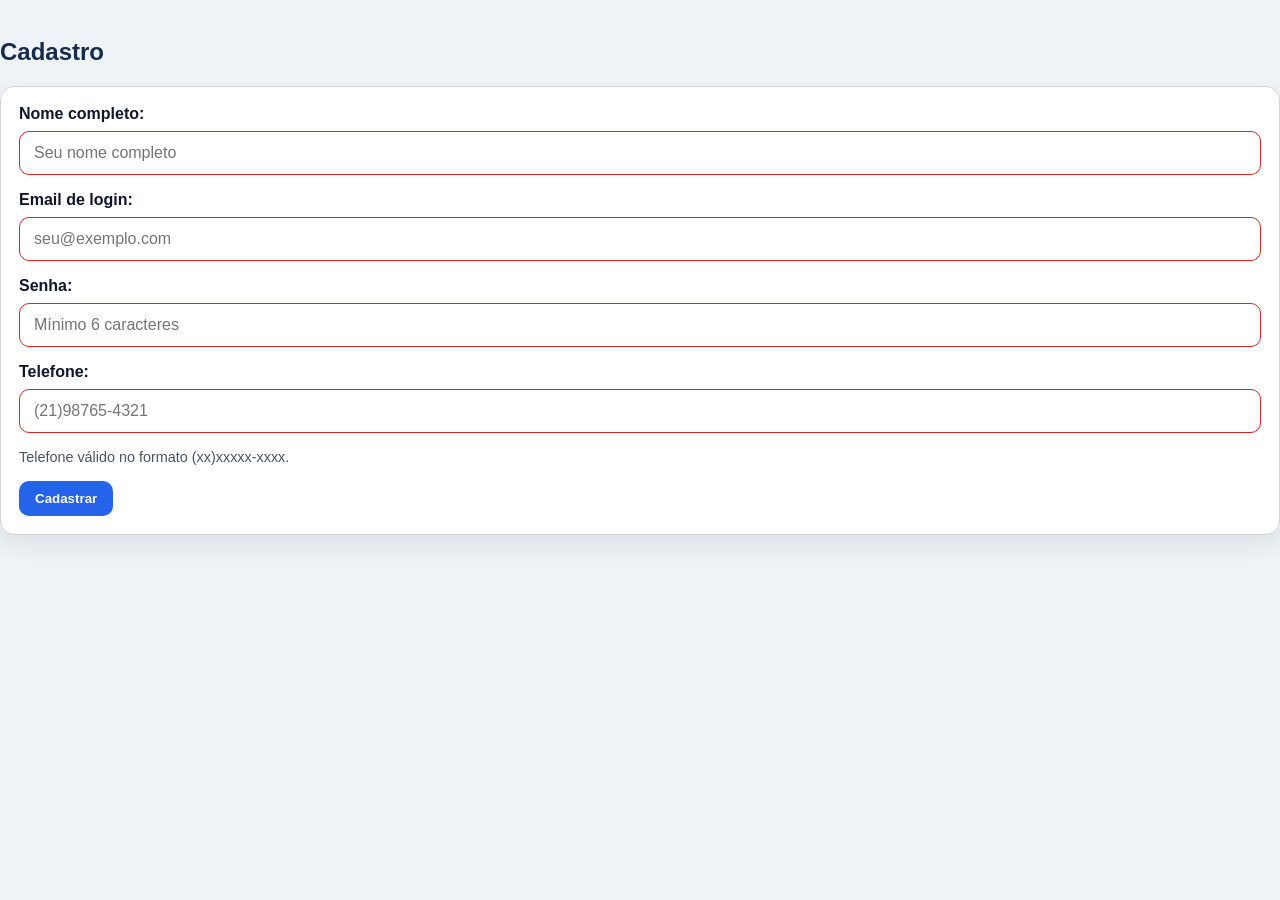
==== main/webapp/cadastro.html @ 521104cb "first commit" ====
<!DOCTYPE html>
<html lang="pt-BR">
<head>
    <meta charset="UTF-8">
    <title>Cadastro</title>
    <link rel="stylesheet" href="styles.css">
</head>
<body>
    <painel>
        <h2>Cadastro</h2>
        <form method="post" action="CadastrarServlet" class="form-card">
            <div class="form-group">
                <label>Nome completo:<br>
                    <input type="text" name="nome" required autocomplete="name" placeholder="Seu nome completo">
                </label>
            </div>
            <div class="form-group">
                <label>Email de login:<br>
                    <input type="email" name="login" required autocomplete="username" placeholder="seu@exemplo.com">
                </label>
            </div>
            <div class="form-group">
                <label>Senha:<br>
                    <input type="password" name="senha" required autocomplete="new-password" minlength="6" placeholder="Mínimo 6 caracteres">
                </label>
            </div>
            <div class="form-group">
                <label>Telefone:<br>
                    <input type="tel" name="telefone" required autocomplete="tel" pattern="\(?\d{2}\)?\s?\d{4,5}-?\d{4}" placeholder="(21)98765-4321">
                </label>
            </div>
            <div class="form-note">Telefone válido no formato (xx)xxxxx-xxxx.</div>
            <button class="botao" type="submit">Cadastrar</button>
        </form>
    </painel>
</body>
</html>
---- main/webapp/styles.css ----
body {
    margin: 0;
    font-family: Arial, sans-serif;
    background: #eef3f7;
    color: #172b4d;
}

cabecalho {
    display: flex;
    align-items: center;
    justify-content: space-between;
    background: linear-gradient(90deg, #3b82f6, #0f172a);
    color: white;
    padding: 10px 24px;
    box-sizing: border-box;
}

cabecalho .logo {
    height: 50px;
    border-radius: 8px;
}

cabecalho nav a {
    color: white;
    margin-left: 18px;
    text-decoration: none;
    font-weight: bold;
}

frame-row {
    display: flex;
    height: calc(100vh - 80px);
}

.frame-top {
    width: 100%;
    height: 80px;
    border: none;
}

.frame-row {
    display: flex;
    height: calc(100vh - 80px);
}

.frame-left {
    flex: 0 0 280px;
    border-right: 2px solid #cbd5e1;
}

.frame-right {
    flex: 1;
}

painel {
    padding: 18px;
}

departamento {
    display: block;
    margin-bottom: 14px;
    background: #ffffff;
    border-radius: 12px;
    padding: 14px;
    box-shadow: 0 2px 8px rgba(15, 23, 42, 0.08);
}

departamento a {
    color: #1d4ed8;
    font-weight: 700;
    text-decoration: none;
}

produto {
    display: block;
    border-bottom: 1px solid #e2e8f0;
    padding: 18px 0;
}

.produto-imagem {
    width: 80px;
    height: 80px;
    object-fit: cover;
    border-radius: 12px;
    border: 1px solid #cbd5e1;
}

.botao {
    display: inline-block;
    background: #2563eb;
    color: white;
    padding: 10px 16px;
    border-radius: 10px;
    border: none;
    text-decoration: none;
    font-weight: bold;
    cursor: pointer;
}

.botao:hover {
    background: #1d4ed8;
}

table {
    width: 100%;
    border-collapse: collapse;
    margin-top: 12px;
}

thead th {
    text-align: left;
    padding: 14px 10px;
    background: #0f172a;
    color: white;
    font-weight: 600;
}

tbody td {
    padding: 14px 10px;
    border-bottom: 1px solid #cbd5e1;
    vertical-align: middle;
}

input[type="number"] {
    width: 70px;
    padding: 8px;
    border: 1px solid #cbd5e1;
    border-radius: 8px;
}

form {
    margin: 0;
}

.form-card {
    background: #ffffff;
    padding: 18px;
    border-radius: 14px;
    border: 1px solid #d1d5db;
    box-shadow: 0 10px 24px rgba(15, 23, 42, 0.08);
}

.form-group {
    margin-bottom: 16px;
}

.form-group label {
    font-weight: 600;
    color: #0f172a;
}

input[type="email"],
input[type="tel"],
input[type="password"],
input[type="text"],
input[type="number"] {
    width: 100%;
    max-width: 100%;
    padding: 12px 14px;
    border: 1px solid #cbd5e1;
    border-radius: 10px;
    font-size: 1rem;
    margin-top: 8px;
    box-sizing: border-box;
}

input:invalid {
    border-color: #dc2626;
}

input:focus {
    outline: none;
    border-color: #2563eb;
    box-shadow: 0 0 0 3px rgba(37, 99, 235, 0.18);
}

.form-note {
    font-size: 0.9rem;
    color: #475569;
    margin-bottom: 16px;
}

.usuario {
    display: block;
    margin-bottom: 14px;
    font-size: 0.95rem;
    color: #334155;
}

.mensagem {
    margin: 16px 0;
    padding: 12px 16px;
    border-radius: 12px;
    background: #f8fafc;
    border: 1px solid #cbd5e1;
}

.lista-itens {
    list-style: none;
    padding: 0;
}

.lista-itens li {
    background: white;
    margin-bottom: 12px;
    border-radius: 12px;
    padding: 14px;
    box-shadow: 0 1px 6px rgba(15, 23, 42, 0.08);
}

.footer-total {
    text-align: right;
    margin-top: 18px;
    font-size: 1.05rem;
    font-weight: bold;
}
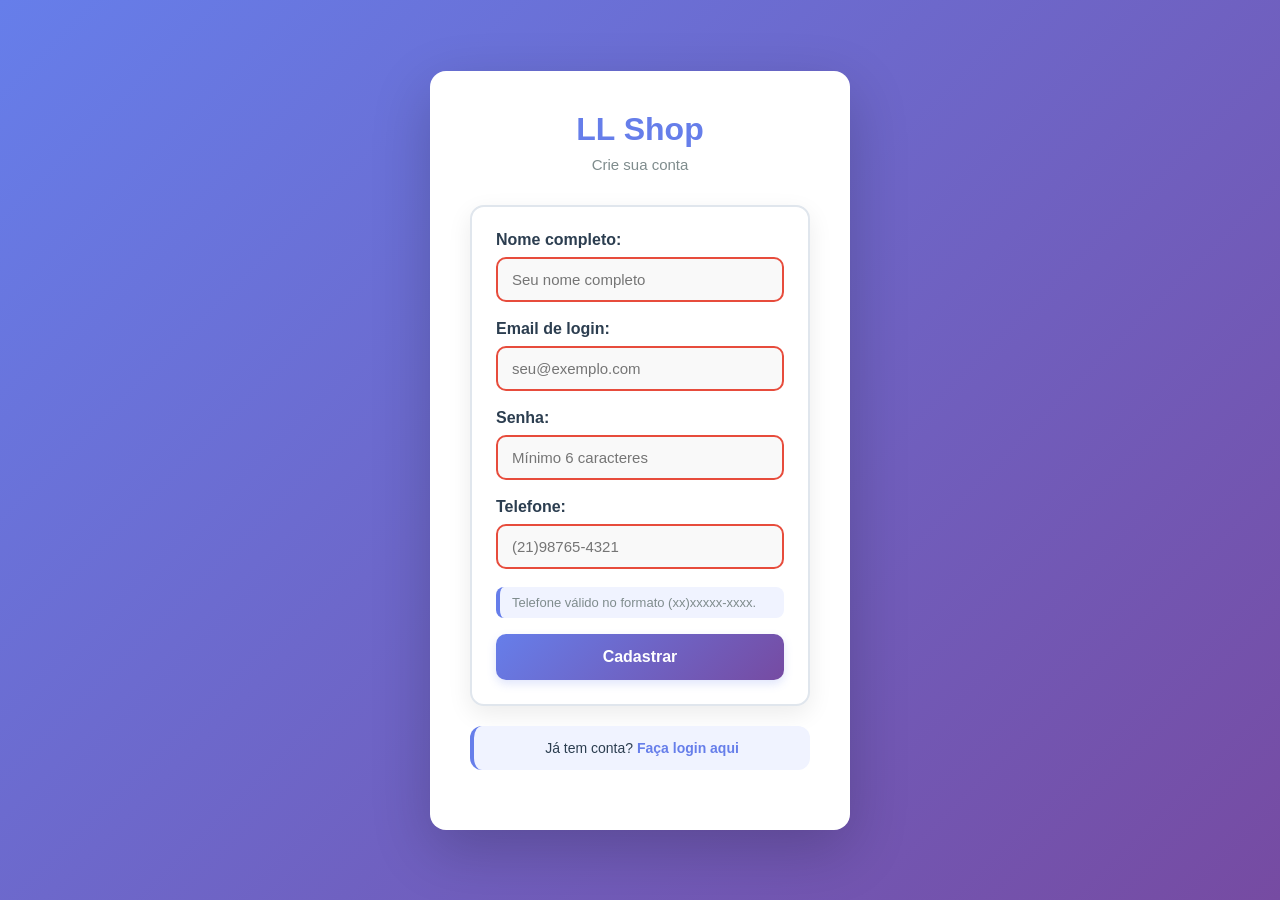
==== commit df2106c7: "correção login" ====
--- a/main/webapp/cadastro.html
+++ b/main/webapp/cadastro.html
@@ -6,32 +6,36 @@
     <link rel="stylesheet" href="styles.css">
 </head>
 <body>
-    <painel>
-        <h2>Cadastro</h2>
-        <form method="post" action="CadastrarServlet" class="form-card">
-            <div class="form-group">
-                <label>Nome completo:<br>
+    <div class="login-container">
+        <div class="login-card">
+            <div class="login-header">
+                <h1>LL Shop</h1>
+                <p>Crie sua conta</p>
+            </div>
+            <form method="post" action="CadastrarServlet" class="form-card">
+                <div class="form-group">
+                    <label>Nome completo:</label>
                     <input type="text" name="nome" required autocomplete="name" placeholder="Seu nome completo">
-                </label>
-            </div>
-            <div class="form-group">
-                <label>Email de login:<br>
+                </div>
+                <div class="form-group">
+                    <label>Email de login:</label>
                     <input type="email" name="login" required autocomplete="username" placeholder="seu@exemplo.com">
-                </label>
-            </div>
-            <div class="form-group">
-                <label>Senha:<br>
+                </div>
+                <div class="form-group">
+                    <label>Senha:</label>
                     <input type="password" name="senha" required autocomplete="new-password" minlength="6" placeholder="Mínimo 6 caracteres">
-                </label>
-            </div>
-            <div class="form-group">
-                <label>Telefone:<br>
+                </div>
+                <div class="form-group">
+                    <label>Telefone:</label>
                     <input type="tel" name="telefone" required autocomplete="tel" pattern="\(?\d{2}\)?\s?\d{4,5}-?\d{4}" placeholder="(21)98765-4321">
-                </label>
-            </div>
-            <div class="form-note">Telefone válido no formato (xx)xxxxx-xxxx.</div>
-            <button class="botao" type="submit">Cadastrar</button>
-        </form>
-    </painel>
+                </div>
+                <div class="form-note">Telefone válido no formato (xx)xxxxx-xxxx.</div>
+                <button class="botao botao-large" type="submit">Cadastrar</button>
+            </form>
+            <mensagem>
+                <p>Já tem conta? <a href="LoginServlet" target="_parent">Faça login aqui</a></p>
+            </mensagem>
+        </div>
+    </div>
 </body>
 </html>
--- a/main/webapp/styles.css
+++ b/main/webapp/styles.css
@@ -1,41 +1,138 @@
+/* ======================
+   GLOBAL STYLES
+   ====================== */
+* {
+    margin: 0;
+    padding: 0;
+    box-sizing: border-box;
+}
+
 body {
-    margin: 0;
-    font-family: Arial, sans-serif;
-    background: #eef3f7;
-    color: #172b4d;
-}
-
+    font-family: 'Segoe UI', Tahoma, Geneva, Verdana, sans-serif;
+    background: linear-gradient(135deg, #f5f7fa 0%, #c3cfe2 100%);
+    color: #2c3e50;
+    min-height: 100vh;
+}
+
+/* ======================
+   HEADER / NAVBAR
+   ====================== */
 cabecalho {
     display: flex;
     align-items: center;
     justify-content: space-between;
-    background: linear-gradient(90deg, #3b82f6, #0f172a);
-    color: white;
-    padding: 10px 24px;
+    background: linear-gradient(135deg, #667eea 0%, #764ba2 100%);
+    color: white;
+    padding: 12px 28px;
     box-sizing: border-box;
-}
-
-cabecalho .logo {
+    box-shadow: 0 4px 15px rgba(102, 126, 234, 0.3);
+    position: sticky;
+    top: 0;
+    z-index: 100;
+    height: 80px;
+}
+
+.navbar-left {
+    display: flex;
+    align-items: center;
+    gap: 16px;
+}
+
+.btn-home {
+    background: rgba(255, 255, 255, 0.2);
+    color: white;
+    border: 2px solid white;
+    border-radius: 50%;
+    width: 44px;
+    height: 44px;
+    cursor: pointer;
+    font-size: 20px;
+    transition: all 0.3s ease;
+    display: flex;
+    align-items: center;
+    justify-content: center;
+}
+
+.btn-home:hover {
+    background: rgba(255, 255, 255, 0.3);
+    transform: scale(1.1);
+}
+
+.navbar-brand {
+    font-size: 28px;
+    font-weight: 800;
+    color: white;
+    cursor: pointer;
+    letter-spacing: 0.5px;
+    text-shadow: 2px 2px 4px rgba(0, 0, 0, 0.2);
+}
+
+.navbar-center {
+    flex: 1;
+    display: flex;
+    justify-content: center;
+    align-items: center;
+}
+
+.navbar-logo {
     height: 50px;
-    border-radius: 8px;
-}
-
-cabecalho nav a {
-    color: white;
-    margin-left: 18px;
+    width: 50px;
+    border-radius: 50%;
+    box-shadow: 0 4px 12px rgba(0, 0, 0, 0.2);
+    transition: transform 0.3s ease;
+}
+
+.navbar-logo:hover {
+    transform: scale(1.05) rotate(5deg);
+}
+
+.navbar-right {
+    display: flex;
+    gap: 24px;
+    align-items: center;
+}
+
+.nav-icon {
+    color: white;
+    font-size: 24px;
+    cursor: pointer;
+    transition: all 0.3s ease;
     text-decoration: none;
+    position: relative;
+    display: flex;
+    align-items: center;
+    justify-content: center;
+}
+
+.nav-icon:hover {
+    transform: scale(1.2) translateY(-4px);
+    filter: brightness(1.2);
+}
+
+.badge {
+    position: absolute;
+    top: -8px;
+    right: -8px;
+    background: #ff6b6b;
+    color: white;
+    border-radius: 50%;
+    width: 20px;
+    height: 20px;
+    display: flex;
+    align-items: center;
+    justify-content: center;
+    font-size: 11px;
     font-weight: bold;
 }
 
-frame-row {
-    display: flex;
-    height: calc(100vh - 80px);
-}
-
+/* ======================
+   FRAMES LAYOUT
+   ====================== */
 .frame-top {
     width: 100%;
     height: 80px;
     border: none;
+    display: block;
 }
 
 .frame-row {
@@ -45,108 +142,225 @@
 
 .frame-left {
     flex: 0 0 280px;
-    border-right: 2px solid #cbd5e1;
+    border-right: 2px solid #e0e6ed;
+    background: white;
+    overflow-y: auto;
 }
 
 .frame-right {
     flex: 1;
-}
-
+    overflow-y: auto;
+    background: linear-gradient(135deg, #f5f7fa 0%, #c3cfe2 100%);
+}
+
+/* ======================
+   PANEL & CONTAINER
+   ====================== */
 painel {
-    padding: 18px;
-}
-
+    display: block;
+    padding: 24px;
+    background: white;
+    margin: 16px;
+    border-radius: 16px;
+    box-shadow: 0 8px 32px rgba(0, 0, 0, 0.1);
+}
+
+painel h2 {
+    color: #667eea;
+    font-size: 28px;
+    margin-bottom: 24px;
+    padding-bottom: 12px;
+    border-bottom: 3px solid #667eea;
+    text-shadow: 1px 1px 2px rgba(0, 0, 0, 0.05);
+}
+
+/* ======================
+   DEPARTAMENTOS
+   ====================== */
 departamento {
     display: block;
-    margin-bottom: 14px;
-    background: #ffffff;
+    margin-bottom: 12px;
+    background: linear-gradient(135deg, #667eea 0%, #764ba2 100%);
     border-radius: 12px;
     padding: 14px;
-    box-shadow: 0 2px 8px rgba(15, 23, 42, 0.08);
+    box-shadow: 0 4px 12px rgba(102, 126, 234, 0.15);
+    transition: all 0.3s ease;
+}
+
+departamento:hover {
+    transform: translateX(4px);
+    box-shadow: 0 6px 20px rgba(102, 126, 234, 0.25);
 }
 
 departamento a {
-    color: #1d4ed8;
+    color: white;
     font-weight: 700;
     text-decoration: none;
-}
-
-produto {
-    display: block;
-    border-bottom: 1px solid #e2e8f0;
-    padding: 18px 0;
-}
-
-.produto-imagem {
-    width: 80px;
-    height: 80px;
+    font-size: 15px;
+    transition: all 0.3s ease;
+}
+
+departamento a:hover {
+    color: #fff;
+    text-shadow: 0 0 8px rgba(255, 255, 255, 0.5);
+}
+
+/* ======================
+   PRODUTOS - GRID LAYOUT
+   ====================== */
+.produtos-grid {
+    display: grid;
+    grid-template-columns: repeat(auto-fill, minmax(260px, 1fr));
+    gap: 20px;
+    margin-top: 20px;
+}
+
+.produto-card {
+    background: white;
+    border-radius: 14px;
+    overflow: hidden;
+    box-shadow: 0 4px 12px rgba(0, 0, 0, 0.08);
+    transition: all 0.3s ease;
+    display: flex;
+    flex-direction: column;
+}
+
+.produto-card:hover {
+    transform: translateY(-8px);
+    box-shadow: 0 12px 28px rgba(102, 126, 234, 0.2);
+}
+
+.produto-card .produto-imagem {
+    width: 100%;
+    height: 200px;
     object-fit: cover;
-    border-radius: 12px;
-    border: 1px solid #cbd5e1;
-}
-
+    background: linear-gradient(135deg, #667eea 0%, #764ba2 100%);
+}
+
+.produto-info {
+    padding: 16px;
+    display: flex;
+    flex-direction: column;
+    flex-grow: 1;
+}
+
+.produto-info h3 {
+    font-size: 16px;
+    color: #2c3e50;
+    margin-bottom: 6px;
+    font-weight: 700;
+}
+
+.produto-desc {
+    font-size: 12px;
+    color: #7f8c8d;
+    margin-bottom: 10px;
+}
+
+.produto-preco {
+    font-size: 18px;
+    color: #667eea;
+    font-weight: 800;
+    margin-bottom: 12px;
+}
+
+.produto-form {
+    display: flex;
+    flex-direction: column;
+    gap: 10px;
+    margin-top: auto;
+}
+
+.quantidade-group {
+    display: flex;
+    align-items: center;
+    gap: 8px;
+}
+
+.quantidade-group label {
+    font-weight: 600;
+    color: #2c3e50;
+    min-width: 30px;
+}
+
+.quantidade-group input {
+    flex: 1;
+    padding: 8px;
+    border: 2px solid #e0e6ed;
+    border-radius: 8px;
+    font-size: 14px;
+    font-weight: 600;
+    transition: all 0.2s ease;
+}
+
+.quantidade-group input:focus {
+    outline: none;
+    border-color: #667eea;
+    box-shadow: 0 0 0 3px rgba(102, 126, 234, 0.1);
+}
+
+/* ======================
+   BUTTONS
+   ====================== */
 .botao {
     display: inline-block;
-    background: #2563eb;
-    color: white;
-    padding: 10px 16px;
+    background: linear-gradient(135deg, #667eea 0%, #764ba2 100%);
+    color: white;
+    padding: 10px 20px;
     border-radius: 10px;
     border: none;
     text-decoration: none;
-    font-weight: bold;
+    font-weight: 600;
     cursor: pointer;
+    transition: all 0.3s ease;
+    box-shadow: 0 4px 10px rgba(102, 126, 234, 0.2);
+    font-size: 14px;
 }
 
 .botao:hover {
-    background: #1d4ed8;
-}
-
-table {
+    transform: translateY(-2px);
+    box-shadow: 0 6px 20px rgba(102, 126, 234, 0.3);
+}
+
+.botao:active {
+    transform: translateY(0);
+}
+
+.botao-large {
+    padding: 14px 32px;
+    font-size: 16px;
     width: 100%;
-    border-collapse: collapse;
-    margin-top: 12px;
-}
-
-thead th {
-    text-align: left;
-    padding: 14px 10px;
-    background: #0f172a;
-    color: white;
-    font-weight: 600;
-}
-
-tbody td {
-    padding: 14px 10px;
-    border-bottom: 1px solid #cbd5e1;
-    vertical-align: middle;
-}
-
-input[type="number"] {
-    width: 70px;
-    padding: 8px;
-    border: 1px solid #cbd5e1;
-    border-radius: 8px;
-}
-
+}
+
+.botao-comprar {
+    padding: 12px;
+    font-size: 14px;
+}
+
+/* ======================
+   FORMS
+   ====================== */
 form {
     margin: 0;
 }
 
 .form-card {
-    background: #ffffff;
-    padding: 18px;
+    background: white;
+    padding: 24px;
     border-radius: 14px;
-    border: 1px solid #d1d5db;
-    box-shadow: 0 10px 24px rgba(15, 23, 42, 0.08);
+    border: 2px solid #e0e6ed;
+    box-shadow: 0 8px 24px rgba(0, 0, 0, 0.08);
 }
 
 .form-group {
-    margin-bottom: 16px;
+    margin-bottom: 18px;
 }
 
 .form-group label {
     font-weight: 600;
-    color: #0f172a;
+    color: #2c3e50;
+    display: block;
+    margin-bottom: 8px;
 }
 
 input[type="email"],
@@ -155,44 +369,153 @@
 input[type="text"],
 input[type="number"] {
     width: 100%;
-    max-width: 100%;
     padding: 12px 14px;
-    border: 1px solid #cbd5e1;
+    border: 2px solid #e0e6ed;
     border-radius: 10px;
-    font-size: 1rem;
-    margin-top: 8px;
-    box-sizing: border-box;
+    font-size: 15px;
+    font-family: inherit;
+    transition: all 0.3s ease;
+    background: #f9f9f9;
+}
+
+input[type="email"]:focus,
+input[type="tel"]:focus,
+input[type="password"]:focus,
+input[type="text"]:focus,
+input[type="number"]:focus {
+    outline: none;
+    border-color: #667eea;
+    background: white;
+    box-shadow: 0 0 0 4px rgba(102, 126, 234, 0.1);
 }
 
 input:invalid {
-    border-color: #dc2626;
-}
-
-input:focus {
-    outline: none;
-    border-color: #2563eb;
-    box-shadow: 0 0 0 3px rgba(37, 99, 235, 0.18);
+    border-color: #e74c3c;
 }
 
 .form-note {
-    font-size: 0.9rem;
-    color: #475569;
+    font-size: 13px;
+    color: #7f8c8d;
     margin-bottom: 16px;
-}
-
+    padding: 8px 12px;
+    background: #f0f3ff;
+    border-radius: 8px;
+    border-left: 4px solid #667eea;
+}
+
+/* ======================
+   LOGIN CONTAINER
+   ====================== */
+.login-container {
+    display: flex;
+    align-items: center;
+    justify-content: center;
+    min-height: 100vh;
+    background: linear-gradient(135deg, #667eea 0%, #764ba2 100%);
+    padding: 20px;
+}
+
+.login-card {
+    background: white;
+    border-radius: 16px;
+    box-shadow: 0 20px 60px rgba(0, 0, 0, 0.2);
+    width: 100%;
+    max-width: 420px;
+    padding: 40px;
+}
+
+.login-header {
+    text-align: center;
+    margin-bottom: 32px;
+}
+
+.login-header h1 {
+    font-size: 32px;
+    color: #667eea;
+    margin-bottom: 8px;
+}
+
+.login-header p {
+    color: #7f8c8d;
+    font-size: 15px;
+}
+
+mensagem {
+    display: block;
+    margin: 20px 0;
+    padding: 14px 16px;
+    border-radius: 12px;
+    background: #f0f3ff;
+    border-left: 4px solid #667eea;
+    text-align: center;
+}
+
+mensagem a {
+    color: #667eea;
+    text-decoration: none;
+    font-weight: 600;
+    transition: all 0.3s ease;
+}
+
+mensagem a:hover {
+    color: #764ba2;
+    text-decoration: underline;
+}
+
+mensagem p {
+    margin: 0;
+    font-size: 14px;
+    color: #2c3e50;
+}
+
+/* ======================
+   TABLES
+   ====================== */
+table {
+    width: 100%;
+    border-collapse: collapse;
+    margin-top: 12px;
+    background: white;
+    border-radius: 12px;
+    overflow: hidden;
+}
+
+thead th {
+    text-align: left;
+    padding: 16px 12px;
+    background: linear-gradient(135deg, #667eea 0%, #764ba2 100%);
+    color: white;
+    font-weight: 600;
+    font-size: 14px;
+}
+
+tbody tr {
+    border-bottom: 1px solid #e0e6ed;
+    transition: all 0.3s ease;
+}
+
+tbody tr:hover {
+    background: #f9f9fc;
+}
+
+tbody td {
+    padding: 16px 12px;
+    vertical-align: middle;
+    color: #2c3e50;
+}
+
+/* ======================
+   USUARIO / LISTA ITENS
+   ====================== */
 .usuario {
     display: block;
     margin-bottom: 14px;
-    font-size: 0.95rem;
-    color: #334155;
-}
-
-.mensagem {
-    margin: 16px 0;
-    padding: 12px 16px;
-    border-radius: 12px;
-    background: #f8fafc;
-    border: 1px solid #cbd5e1;
+    font-size: 14px;
+    color: #667eea;
+    background: #f0f3ff;
+    padding: 12px 14px;
+    border-radius: 10px;
+    border-left: 4px solid #667eea;
 }
 
 .lista-itens {
@@ -204,13 +527,97 @@
     background: white;
     margin-bottom: 12px;
     border-radius: 12px;
-    padding: 14px;
-    box-shadow: 0 1px 6px rgba(15, 23, 42, 0.08);
+    padding: 16px;
+    box-shadow: 0 2px 8px rgba(0, 0, 0, 0.06);
+    border-left: 4px solid #667eea;
+    transition: all 0.3s ease;
+}
+
+.lista-itens li:hover {
+    box-shadow: 0 4px 16px rgba(102, 126, 234, 0.15);
 }
 
 .footer-total {
     text-align: right;
-    margin-top: 18px;
-    font-size: 1.05rem;
-    font-weight: bold;
-}
+    margin-top: 24px;
+    padding-top: 16px;
+    border-top: 2px solid #e0e6ed;
+    font-size: 18px;
+    font-weight: 800;
+    color: #667eea;
+}
+
+/* ======================
+   SCROLLBAR STYLING
+   ====================== */
+::-webkit-scrollbar {
+    width: 8px;
+    height: 8px;
+}
+
+::-webkit-scrollbar-track {
+    background: #f1f1f1;
+}
+
+::-webkit-scrollbar-thumb {
+    background: linear-gradient(135deg, #667eea 0%, #764ba2 100%);
+    border-radius: 10px;
+}
+
+::-webkit-scrollbar-thumb:hover {
+    background: linear-gradient(135deg, #764ba2 0%, #667eea 100%);
+}
+
+/* ======================
+   RESPONSIVE DESIGN
+   ====================== */
+@media (max-width: 768px) {
+    .frame-left {
+        flex: 0 0 200px;
+    }
+
+    .produtos-grid {
+        grid-template-columns: repeat(auto-fill, minmax(200px, 1fr));
+        gap: 12px;
+    }
+
+    painel {
+        padding: 16px;
+        margin: 12px;
+    }
+
+    cabecalho {
+        padding: 10px 16px;
+    }
+
+    .navbar-brand {
+        font-size: 20px;
+    }
+
+    .navbar-logo {
+        height: 40px;
+        width: 40px;
+    }
+}
+
+@media (max-width: 480px) {
+    .frame-left {
+        display: none;
+    }
+
+    .frame-row {
+        flex-direction: column;
+    }
+
+    .produtos-grid {
+        grid-template-columns: 1fr;
+    }
+
+    .login-card {
+        padding: 24px;
+    }
+
+    painel h2 {
+        font-size: 22px;
+    }
+}
